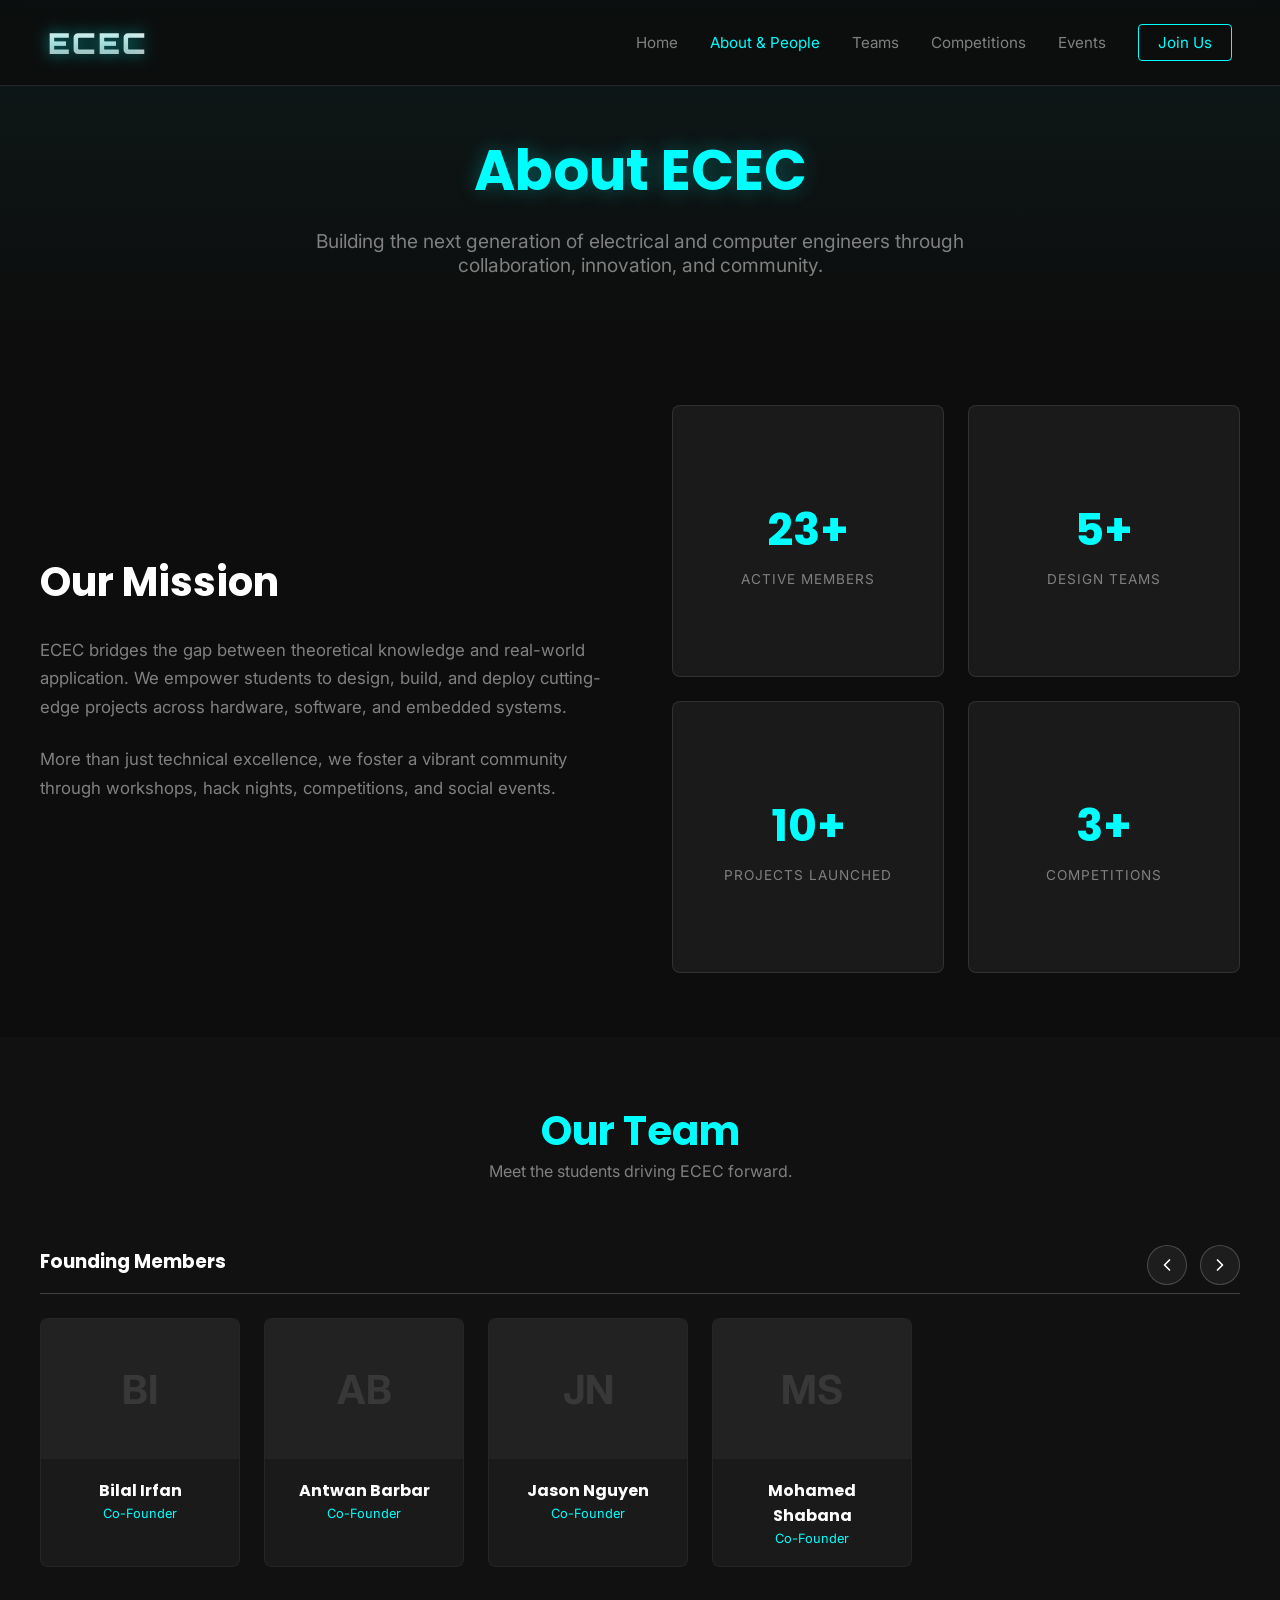
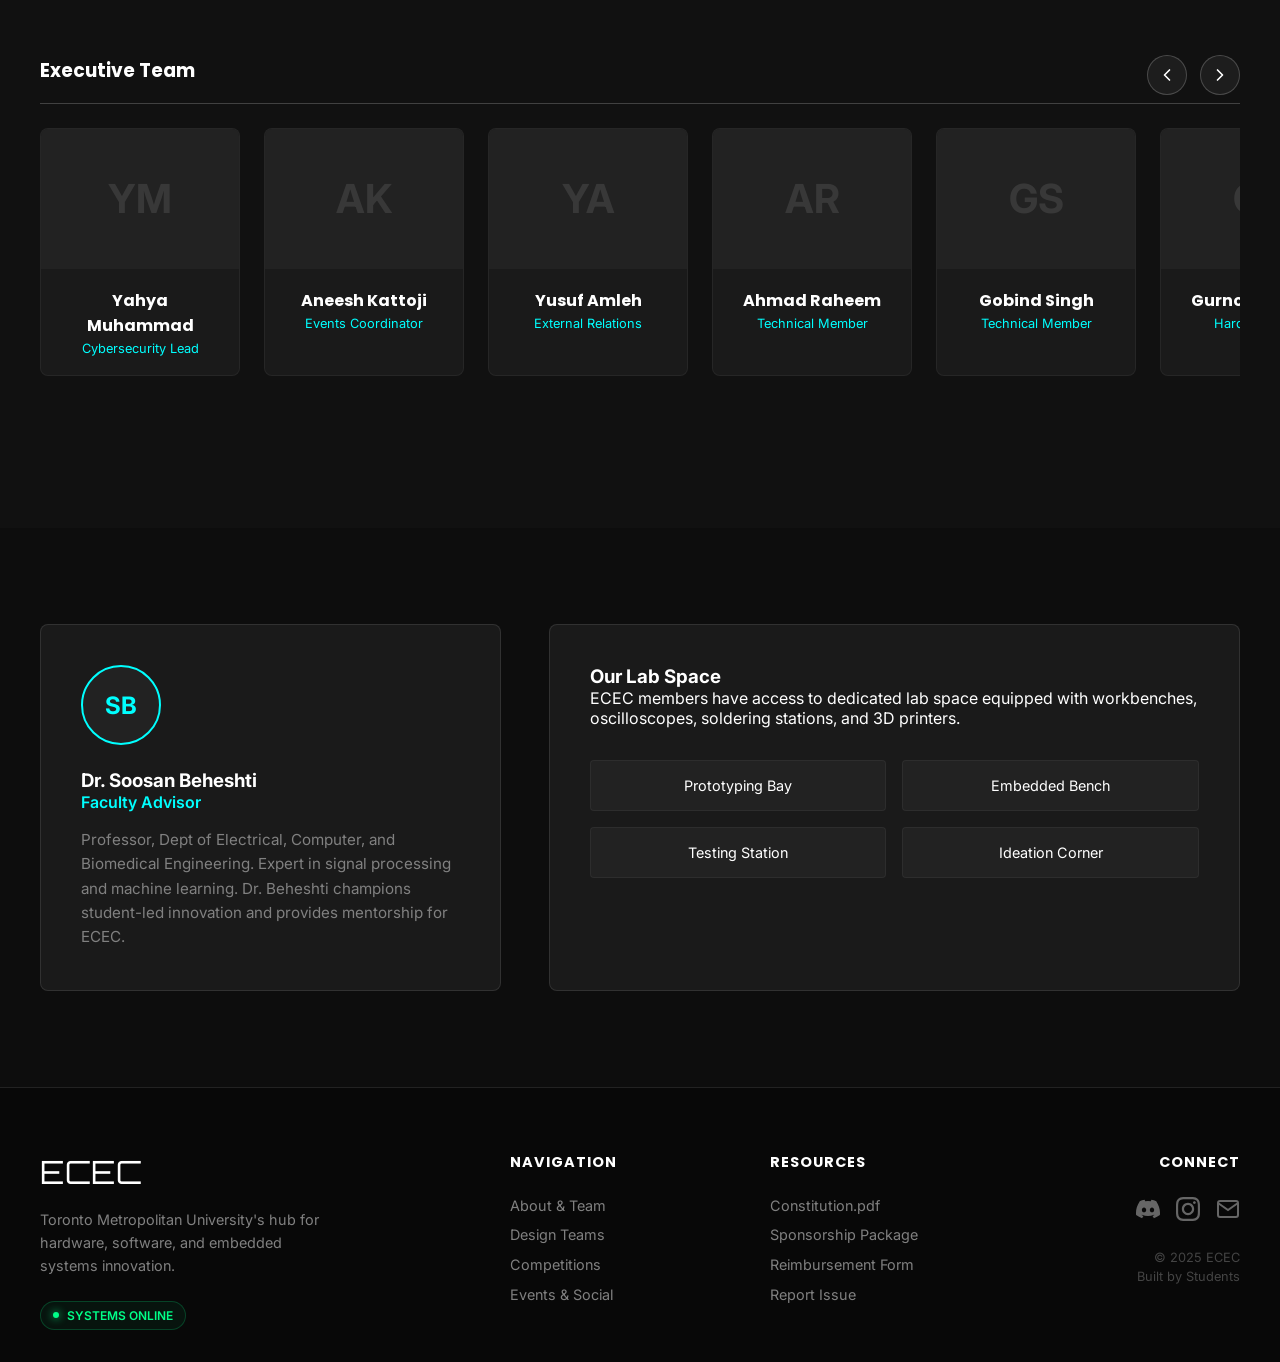
==== about.html @ c47986a0 "Added new site" ====
<!DOCTYPE html>
<html lang="en">
<head>
    <meta charset="UTF-8">
    <meta name="viewport" content="width=device-width, initial-scale=1.0">
    <title>About - ECEC</title>
    
    <!-- Fonts -->
    <link rel="preconnect" href="https://fonts.googleapis.com">
    <link rel="preconnect" href="https://fonts.gstatic.com" crossorigin>
    <link href="https://fonts.googleapis.com/css2?family=Inter:wght@400;500;600&family=Poppins:wght@600;700;800&display=swap" rel="stylesheet">
    <link href="https://fonts.googleapis.com/css2?family=Orbitron:wght@900&display=swap" rel="stylesheet">
    
    <link rel="stylesheet" href="style.css">
    <link rel="stylesheet" href="about.css">
</head>
<body>

    <!-- Scroll Progress -->
    <div id="scroll-progress"></div>

    <!-- Navbar -->
    <nav class="navbar">
        <a href="index.html" class="nav-logo">ECEC</a>
        <div class="nav-links">
            <a href="index.html">Home</a>
            <a href="about.html" class="active">About & People</a>
            <a href="teams.html">Teams</a>
            <a href="competitions.html">Competitions</a>
            <a href="events.html">Events</a>
            <a href="contact.html" class="cta-link">Join Us</a>
        </div>
        <div class="mobile-menu-btn">☰</div>
    </nav>

    <!-- Page Hero -->
    <header class="page-hero">
        <div class="hero-content">
            <h1>About ECEC</h1>
            <p>Building the next generation of electrical and computer engineers through collaboration, innovation, and community.</p>
        </div>
    </header>

    <!-- Mission & Stats Section -->
    <section class="mission-section">
        <div class="container mission-layout">
            <div class="mission-text">
                <h2>Our Mission</h2>
                <p>ECEC bridges the gap between theoretical knowledge and real-world application. We empower students to design, build, and deploy cutting-edge projects across hardware, software, and embedded systems.</p>
                <p>More than just technical excellence, we foster a vibrant community through workshops, hack nights, competitions, and social events.</p>
            </div>
            <div class="stats-grid">
                <div class="stat-card"><div class="stat-number">23+</div><div class="stat-label">Active Members</div></div>
                <div class="stat-card"><div class="stat-number">5+</div><div class="stat-label">Design Teams</div></div>
                <div class="stat-card"><div class="stat-number">10+</div><div class="stat-label">Projects Launched</div></div>
                <div class="stat-card"><div class="stat-number">3+</div><div class="stat-label">Competitions</div></div>
            </div>
        </div>
    </section>

    <!-- Team Section -->
    <section class="people-section">
        <div class="container people-container">
            <div class="section-header">
                <h2>Our Team</h2>
                <p>Meet the students driving ECEC forward.</p>
            </div>

            <!-- Row 1: Founders -->
            <div class="people-row">
                <div class="category-group">
                    <div class="group-header">
                        <h3>Founding Members</h3>
                        <div class="scroll-controls">
                            <!-- Scroll Founders Grid -->
                            <button class="scroll-btn left" aria-label="Scroll Left" onclick="scrollGrid('founders-grid', -300)">
                                <svg width="24" height="24" viewBox="0 0 24 24" fill="none" stroke="currentColor" stroke-width="2"><polyline points="15 18 9 12 15 6"></polyline></svg>
                            </button>
                            <button class="scroll-btn right" aria-label="Scroll Right" onclick="scrollGrid('founders-grid', 300)">
                                <svg width="24" height="24" viewBox="0 0 24 24" fill="none" stroke="currentColor" stroke-width="2"><polyline points="9 18 15 12 9 6"></polyline></svg>
                            </button>
                        </div>
                    </div>
                    
                    <div class="scroll-container" id="founders-grid">
                        <div class="people-grid">
                            <div class="person-card"><div class="initials">BI</div><div class="person-info"><h4>Bilal Irfan</h4><span class="role">Co-Founder</span></div></div>
                            <div class="person-card"><div class="initials">AB</div><div class="person-info"><h4>Antwan Barbar</h4><span class="role">Co-Founder</span></div></div>
                            <div class="person-card"><div class="initials">JN</div><div class="person-info"><h4>Jason Nguyen</h4><span class="role">Co-Founder</span></div></div>
                            <div class="person-card"><div class="initials">MS</div><div class="person-info"><h4>Mohamed Shabana</h4><span class="role">Co-Founder</span></div></div>
                        </div>
                    </div>
                </div>
            </div>

            <!-- Row 2: Execs (DUPLICATE REMOVED & ID FIXED) -->
            <div class="people-row">
                <div class="category-group">
                    <div class="group-header">
                        <h3>Executive Team</h3>
                        <div class="scroll-controls">
                            <!-- FIXED: Now targeting 'exec-grid' instead of 'founders-grid' -->
                            <button class="scroll-btn left" aria-label="Scroll Left" onclick="scrollGrid('exec-grid', -300)">
                                <svg width="24" height="24" viewBox="0 0 24 24" fill="none" stroke="currentColor" stroke-width="2"><polyline points="15 18 9 12 15 6"></polyline></svg>
                            </button>
                            <button class="scroll-btn right" aria-label="Scroll Right" onclick="scrollGrid('exec-grid', 300)">
                                <svg width="24" height="24" viewBox="0 0 24 24" fill="none" stroke="currentColor" stroke-width="2"><polyline points="9 18 15 12 9 6"></polyline></svg>
                            </button>
                        </div>
                    </div>

                    <div class="scroll-container" id="exec-grid">
                        <div class="people-grid">
                            <div class="person-card"><div class="initials">YM</div><div class="person-info"><h4>Yahya Muhammad</h4><span class="role">Cybersecurity Lead</span></div></div>
                            <div class="person-card"><div class="initials">AK</div><div class="person-info"><h4>Aneesh Kattoji</h4><span class="role">Events Coordinator</span></div></div>
                            <div class="person-card"><div class="initials">YA</div><div class="person-info"><h4>Yusuf Amleh</h4><span class="role">External Relations</span></div></div>
                            <div class="person-card"><div class="initials">AR</div><div class="person-info"><h4>Ahmad Raheem</h4><span class="role">Technical Member</span></div></div>
                            <div class="person-card"><div class="initials">GS</div><div class="person-info"><h4>Gobind Singh</h4><span class="role">Technical Member</span></div></div>
                            <div class="person-card"><div class="initials">GB</div><div class="person-info"><h4>Gurnoor Bhatoa</h4><span class="role">Hardware Lead</span></div></div>
                            <div class="person-card"><div class="initials">KK</div><div class="person-info"><h4>Kagan Katran</h4><span class="role">Innovation Officer</span></div></div>
                            <div class="person-card"><div class="initials">DI</div><div class="person-info"><h4>Daanisha Islam</h4><span class="role">Electronics Specialist</span></div></div>
                            <div class="person-card"><div class="initials">AS</div><div class="person-info"><h4>Anokh Soin</h4><span class="role">Circuit Design Lead</span></div></div>
                            <div class="person-card"><div class="initials">SC</div><div class="person-info"><h4>Sheldon Cerejo</h4><span class="role">Media Director</span></div></div>
                            <div class="person-card"><div class="initials">AS</div><div class="person-info"><h4>Abesa Sivananthan</h4><span class="role">Research Coord.</span></div></div>
                            <div class="person-card"><div class="initials">BT</div><div class="person-info"><h4>Bhavishey Thapar</h4><span class="role">Technical Advisor</span></div></div>
                            <div class="person-card"><div class="initials">TK</div><div class="person-info"><h4>Talha Khalid</h4><span class="role">Competitions Lead</span></div></div>
                            <div class="person-card"><div class="initials">MY</div><div class="person-info"><h4>Muneebah Younas</h4><span class="role">Academic Liaison</span></div></div>
                            <div class="person-card"><div class="initials">MA</div><div class="person-info"><h4>Mina Adnan</h4><span class="role">Robotics Lead</span></div></div>
                            <div class="person-card"><div class="initials">FM</div><div class="person-info"><h4>Fatema Mirza</h4><span class="role">Technical Member</span></div></div>
                            <div class="person-card"><div class="initials">AH</div><div class="person-info"><h4>Amir Halvachi</h4><span class="role">Avionics Lead</span></div></div>
                        </div>
                    </div>
                </div>
            </div>

        </div>
    </section>

    <!-- Faculty & Lab Section -->
    <section class="faculty-section">
        <div class="container faculty-grid">
            <div class="faculty-card">
                <div class="faculty-initials">SB</div>
                <h3>Dr. Soosan Beheshti</h3>
                <p class="faculty-title">Faculty Advisor</p>
                <p class="faculty-bio">Professor, Dept of Electrical, Computer, and Biomedical Engineering. Expert in signal processing and machine learning. Dr. Beheshti champions student-led innovation and provides mentorship for ECEC.</p>
            </div>
            <div class="lab-card">
                <h3>Our Lab Space</h3>
                <p>ECEC members have access to dedicated lab space equipped with workbenches, oscilloscopes, soldering stations, and 3D printers.</p>
                <div class="lab-features">
                    <span>Prototyping Bay</span><span>Embedded Bench</span><span>Testing Station</span><span>Ideation Corner</span>
                </div>
            </div>
        </div>
    </section>

    <!-- System Footer -->
    <footer class="sys-footer">
        <div class="footer-grid">
            <div class="footer-col brand-col">
                <a href="index.html" class="footer-logo">ECEC</a>
                <p class="footer-desc">Toronto Metropolitan University's hub for hardware, software, and embedded systems innovation.</p>
                <div class="status-badge"><span class="dot"></span> SYSTEMS ONLINE</div>
            </div>
            <div class="footer-col">
                <h4>NAVIGATION</h4>
                <ul class="footer-links">
                    <li><a href="about.html">About & Team</a></li>
                    <li><a href="teams.html">Design Teams</a></li>
                    <li><a href="competitions.html">Competitions</a></li>
                    <li><a href="events.html">Events & Social</a></li>
                </ul>
            </div>
            <div class="footer-col">
                <h4>RESOURCES</h4>
                <ul class="footer-links">
                    <li><a href="#">Constitution.pdf</a></li>
                    <li><a href="#">Sponsorship Package</a></li>
                    <li><a href="#">Reimbursement Form</a></li>
                    <li><a href="contact.html">Report Issue</a></li>
                </ul>
            </div>
            <div class="footer-col">
                <h4>CONNECT</h4>
                <div class="social-icons">
                    <a href="#" aria-label="Discord"><svg width="24" height="24" viewBox="0 0 24 24" fill="currentColor"><path d="M20.317 4.37a19.791 19.791 0 0 0-4.885-1.515.074.074 0 0 0-.079.037c-.21.375-.444.864-.608 1.25a18.27 18.27 0 0 0-5.487 0 12.64 12.64 0 0 0-.617-1.25.077.077 0 0 0-.079-.037A19.736 19.736 0 0 0 3.677 4.37a.07.07 0 0 0-.032.027C.533 9.046-.32 13.58.099 18.057a.082.082 0 0 0 .031.057 19.9 19.9 0 0 0 5.993 3.03.078.078 0 0 0 .084-.028 14.09 14.09 0 0 0 1.226-1.994.076.076 0 0 0-.041-.106 13.107 13.107 0 0 1-1.872-.892.077.077 0 0 1-.008-.128 10.2 10.2 0 0 0 .372-.292.074.074 0 0 1 .077-.01c3.928 1.793 8.18 1.793 12.062 0a.074.074 0 0 1 .078.01c.12.098.246.198.373.292a.077.077 0 0 1-.006.127 12.299 12.299 0 0 1-1.873.892.077.077 0 0 0-.041.107c.36.698.772 1.362 1.225 1.993a.076.076 0 0 0 .084.028 19.839 19.839 0 0 0 6.002-3.03.077.077 0 0 0 .032-.054c.5-5.177-.838-9.674-3.549-13.66a.061.061 0 0 0-.031-.03zM8.02 15.33c-1.183 0-2.157-1.085-2.157-2.419 0-1.333.956-2.419 2.157-2.419 1.21 0 2.176 1.096 2.157 2.42 0 1.333-.956 2.418-2.157 2.418zm7.975 0c-1.183 0-2.157-1.085-2.157-2.419 0-1.333.955-2.419 2.157-2.419 1.21 0 2.176 1.096 2.157 2.42 0 1.333-.946 2.418-2.157 2.418z"/></svg></a>
                    <a href="#" aria-label="Instagram"><svg width="24" height="24" viewBox="0 0 24 24" fill="currentColor"><path d="M12 2.163c3.204 0 3.584.012 4.85.07 3.252.148 4.771 1.691 4.919 4.919.058 1.265.069 1.645.069 4.849 0 3.205-.012 3.584-.069 4.849-.149 3.225-1.664 4.771-4.919 4.919-1.266.058-1.644.07-4.85.07-3.204 0-3.584-.012-4.849-.07-3.26-.149-4.771-1.699-4.919-4.92-.058-1.265-.07-1.644-.07-4.849 0-3.204.013-3.583.07-4.849.149-3.227 1.664-4.771 4.919-4.919 1.266-.057 1.645-.069 4.849-.069zm0-2.163c-3.259 0-3.667.014-4.947.072-4.358.2-6.78 2.618-6.98 6.98-.059 1.281-.073 1.689-.073 4.948 0 3.259.014 3.668.072 4.948.2 4.358 2.618 6.78 6.98 6.98 1.281.058 1.689.072 4.948.072 3.259 0 3.668-.014 4.948-.072 4.354-.2 6.782-2.618 6.979-6.98.059-1.28.073-1.689.073-4.948 0-3.259-.014-3.667-.072-4.947-.196-4.354-2.617-6.78-6.979-6.98-1.281-.059-1.69-.073-4.949-.073zm0 5.838c-3.403 0-6.162 2.759-6.162 6.162s2.759 6.163 6.162 6.163 6.162-2.759 6.162-6.163c0-3.403-2.759-6.162-6.162-6.162zm0 10.162c-2.209 0-4-1.79-4-4 0-2.209 1.791-4 4-4s4 1.791 4 4c0 2.21-1.791 4-4 4zm6.406-11.845c-.796 0-1.441.645-1.441 1.44s.645 1.44 1.441 1.44c.795 0 1.439-.645 1.439-1.44s-.644-1.44-1.439-1.44z"/></svg></a>
                    <a href="#" aria-label="Email"><svg width="24" height="24" viewBox="0 0 24 24" fill="none" stroke="currentColor" stroke-width="2"><path d="M4 4h16c1.1 0 2 .9 2 2v12c0 1.1-.9 2-2 2H4c-1.1 0-2-.9-2-2V6c0-1.1.9-2 2-2z"></path><polyline points="22,6 12,13 2,6"></polyline></svg></a>
                </div>
                <p class="copyright">&copy; 2025 ECEC<br>Built by Students</p>
            </div>
        </div>
    </footer>

    <script src="script.js"></script>
    <script>
        function scrollGrid(elementId, distance) {
            const container = document.getElementById(elementId);
            if (container) {
                container.scrollBy({
                    left: distance,
                    behavior: 'smooth'
                });
            } else {
                console.error("Container not found:", elementId);
            }
        }
    </script>

</body>
</html>
---- style.css ----
/* style.css - Complete Updated File */

/* Variables */
:root {
    --bg-color: #0D0D0D;
    --card-bg: #1A1A1A;
    --neon-blue: #00FFFF;
    --text-color: #FFFFFF;
    --text-muted: #808080;
    --font-heading: 'Poppins', sans-serif; /* Default Heading */
    --font-body: 'Inter', sans-serif;
    --font-tech: 'Orbitron', sans-serif; /* For Logo */
    --font-cool: 'Space Grotesk', sans-serif; /* For Feature Titles */
}

/* Reset */
* { margin: 0; padding: 0; box-sizing: border-box; }

body {
    background-color: var(--bg-color);
    color: var(--text-color);
    font-family: var(--font-body);
    overflow-x: hidden;
    display: flex;
    flex-direction: column;
    min-height: 100vh;
}

a { text-decoration: none; color: inherit; }

/* Loader */
#loader {
    position: fixed; top: 0; left: 0; width: 100%; height: 100%;
    background: var(--bg-color); z-index: 9999;
    display: flex; justify-content: center; align-items: center;
    transition: opacity 0.5s ease;
}
.loader-content { text-align: center; width: 300px; }
.glitch-text { 
    font-family: 'Orbitron', sans-serif; /* Change this line */
    font-weight: 900; /* Make it extra bold */
    letter-spacing: 4px; /* Give it some techy spacing */
    font-size: 4rem; 
    color: var(--neon-blue); 
    text-shadow: 0 0 20px var(--neon-blue); 
    margin-bottom: 20px; 
}
.progress-bar { width: 100%; height: 4px; background: #333; border-radius: 2px; overflow: hidden; }
.progress-fill { width: 0%; height: 100%; background: var(--neon-blue); box-shadow: 0 0 10px var(--neon-blue); transition: width 0.2s; }
.loader-status { display: flex; justify-content: space-between; color: var(--neon-blue); font-family: monospace; font-size: 0.9rem; margin-top: 10px; }

/* Scroll Progress */
#scroll-progress {
    position: fixed; top: 0; left: 0; height: 3px; background: var(--neon-blue);
    width: 0%; z-index: 1000; box-shadow: 0 0 10px var(--neon-blue);
}

/* Navbar */
.navbar {
    position: fixed; top: 0; width: 100%; padding: 1.5rem 3rem;
    display: flex; justify-content: space-between; align-items: center;
    background: rgba(13, 13, 13, 0.8); backdrop-filter: blur(10px); z-index: 100;
    border-bottom: 1px solid rgba(255, 255, 255, 0.1);
}

/* Navbar Logo Styling & Animation (UPDATED: Option 1 Orbitron) */
.nav-logo {
    font-family: var(--font-tech); /* NEW FONT */
    font-weight: 900; 
    font-size: 1.8rem;
    letter-spacing: 2px;
    background: linear-gradient(to bottom, #fff, #aaa);
    -webkit-background-clip: text;
    -webkit-text-fill-color: transparent;
    text-shadow: 0px 0px 15px rgba(0, 255, 255, 0.5); /* Cyan Glow */
    text-decoration: none;
    text-transform: uppercase;
    position: relative;
    transition: all 0.3s cubic-bezier(0.4, 0, 0.2, 1);
}

.nav-logo:hover {
    letter-spacing: 4px; /* Expands width */
    text-shadow: 
        0 0 10px rgba(0, 255, 255, 0.8),
        0 0 20px rgba(0, 255, 255, 0.4),
        0 0 40px rgba(0, 255, 255, 0.2);
    transform: translateY(-1px);
}

.nav-logo::after {
    content: '';
    display: inline-block;
    width: 8px;
    height: 8px;
    background-color: var(--neon-blue);
    margin-left: 5px;
    box-shadow: 0 0 10px var(--neon-blue);
    opacity: 0;
    transition: opacity 0.2s;
}

.nav-logo:hover::after {
    opacity: 1;
    animation: blink 1s infinite;
}

@keyframes blink {
    0%, 100% { opacity: 1; }
    50% { opacity: 0; }
}

.nav-links { display: flex; gap: 2rem; align-items: center; }
.nav-links a { font-family: var(--font-body); font-size: 0.95rem; color: var(--text-muted); transition: color 0.3s; }
.nav-links a:hover, .nav-links a.active { color: var(--neon-blue); }
.nav-links .cta-link {
    padding: 0.5rem 1.2rem; border: 1px solid var(--neon-blue); color: var(--neon-blue);
    border-radius: 4px; transition: all 0.3s;
}
.nav-links .cta-link:hover { background: var(--neon-blue); color: var(--bg-color); box-shadow: 0 0 15px rgba(0, 255, 255, 0.4); }
.mobile-menu-btn { display: none; cursor: pointer; font-size: 1.5rem; }

/* Hero Section */
.hero {
    position: relative;
    height: 100vh;
    display: flex;
    justify-content: center;
    align-items: center;
    text-align: center;
    padding: 0 2rem;
    width: 100%;
}

#particle-canvas { position: absolute; top: 0; left: 0; width: 100%; height: 100%; z-index: 1; }

.hero-content {
    position: relative;
    z-index: 2;
    max-width: 900px;
    margin: 0 auto;
}

.hero h1 {
    font-family: var(--font-heading);
    font-size: 4.5rem;
    line-height: 1.1;
    margin-bottom: 1.5rem;
    font-weight: 800;
    letter-spacing: -1px;
}
.hero h1 .highlight { color: var(--neon-blue); text-shadow: 0 0 30px rgba(0, 255, 255, 0.3); }

.hero p {
    font-size: 1.2rem; color: var(--text-muted); margin-bottom: 2.5rem;
    max-width: 700px; margin-left: auto; margin-right: auto;
}

.hero-buttons { display: flex; gap: 1rem; justify-content: center; }
.btn { padding: 1rem 2.5rem; font-weight: 600; border-radius: 6px; transition: all 0.3s ease; cursor: pointer; }
.btn.primary { background: linear-gradient(135deg, var(--neon-blue), rgba(0, 255, 255, 0.7)); color: var(--bg-color); box-shadow: 0 4px 15px rgba(0, 255, 255, 0.3); }
.btn.primary:hover { transform: translateY(-2px); box-shadow: 0 6px 20px rgba(0, 255, 255, 0.5); }
.btn.secondary { background: transparent; color: var(--text-color); border: 1px solid rgba(255, 255, 255, 0.2); }
.btn.secondary:hover { border-color: var(--text-color); }

/* Features Section (UPDATED) */
.features-section { padding: 6rem 2rem; background: var(--bg-color); position: relative; z-index: 2; }
.container { max-width: 1200px; margin: 0 auto; display: grid; grid-template-columns: repeat(auto-fit, minmax(250px, 1fr)); gap: 2rem; }

.feature-card { 
    background: var(--card-bg); 
    padding: 2rem; 
    border-radius: 12px; 
    border: 1px solid rgba(255, 255, 255, 0.05); 
    transition: all 0.3s ease;
    text-decoration: none;
    display: flex;
    flex-direction: column;
    color: inherit;
    justify-content: space-between; /* Fix for spacing */
    min-height: 280px; /* Adjusted height */
}

.feature-card:hover { border-color: var(--neon-blue); transform: translateY(-5px); box-shadow: 0 10px 30px rgba(0, 0, 0, 0.5); }

.feature-card .icon { font-size: 2.5rem; margin-bottom: 1rem; }

/* New Cool Font for Titles */
.feature-card h3 { 
    font-family: var(--font-cool); 
    margin-bottom: 0.5rem; 
    color: var(--text-color);
    font-size: 1.5rem;
    text-transform: uppercase;
    letter-spacing: 1px;
}

.feature-card p { 
    font-size: 0.95rem; 
    color: var(--text-muted); 
    line-height: 1.6; 
    margin-bottom: 2rem; /* Added spacing */
    flex-grow: 1; 
}

/* Learn More Link Animation */
.learn-more {
    margin-top: auto;
    color: var(--neon-blue);
    font-size: 0.9rem;
    font-weight: 600;
    opacity: 0;
    transform: translateY(10px);
    transition: all 0.3s ease;
}

.feature-card:hover .learn-more {
    opacity: 1;
    transform: translateY(0);
}

/* System Footer Styling (UPDATED Alignment) */
.sys-footer {
    background: #080808;
    border-top: 1px solid #222;
    padding: 4rem 2rem 2rem;
    font-size: 0.9rem;
    margin-top: auto; 
}

.footer-grid {
    max-width: 1200px;
    margin: 0 auto;
    display: grid;
    grid-template-columns: 2fr 1fr 1fr 1fr;
    gap: 3rem;
    align-items: start;
}

.footer-col { text-align: left; }

/* Brand Column */
.brand-col {
    display: flex;
    flex-direction: column;
    align-items: flex-start;
}

.footer-logo {
    font-family: var(--font-tech); /* Matches Navbar */
    font-size: 2rem;
    color: #fff;
    text-decoration: none;
    margin-bottom: 1rem;
    display: inline-block;
    transition: 0.3s;
}

.footer-logo:hover {
    color: var(--neon-blue);
    text-shadow: 0 0 15px rgba(0, 255, 255, 0.4);
}

.footer-desc {
    color: var(--text-muted);
    line-height: 1.6;
    margin-bottom: 1.5rem;
    max-width: 300px;
}

/* Connect Column (Right Aligned) */
.footer-col:last-child {
    text-align: right;
    display: flex;
    flex-direction: column;
    align-items: flex-end;
}

.status-badge {
    display: inline-flex;
    align-items: center;
    gap: 8px;
    background: rgba(0, 255, 136, 0.05);
    border: 1px solid rgba(0, 255, 136, 0.2);
    padding: 6px 12px;
    border-radius: 20px;
    font-size: 0.75rem;
    color: #00FF88;
    font-weight: 600;
}

.status-badge .dot {
    width: 6px; height: 6px;
    background: #00FF88; border-radius: 50%;
    box-shadow: 0 0 8px #00FF88;
    animation: pulse 2s infinite;
}

@keyframes pulse {
    0% { opacity: 1; }
    50% { opacity: 0.4; }
    100% { opacity: 1; }
}

.footer-col h4 {
    color: #fff;
    font-family: var(--font-heading);
    font-size: 0.9rem;
    margin-bottom: 1.5rem;
    letter-spacing: 1px;
}

.footer-links { list-style: none; padding: 0; }
.footer-links li { margin-bottom: 0.8rem; }
.footer-links a { color: var(--text-muted); text-decoration: none; transition: 0.2s; }
.footer-links a:hover { color: var(--neon-blue); padding-left: 5px; }

.social-icons {
    display: flex; gap: 1rem; margin-bottom: 1.5rem;
    justify-content: flex-end;
}

.social-icons a { color: #666; transition: 0.3s; }
.social-icons a:hover { color: #fff; transform: translateY(-3px); }

.copyright { color: #444; font-size: 0.8rem; line-height: 1.5; }

/* Responsive */
@media (max-width: 900px) {
    .footer-grid { grid-template-columns: 1fr 1fr; gap: 2rem; }
    .brand-col { grid-column: span 2; }
}

@media (max-width: 768px) {
    .nav-links { display: none; }
    .mobile-menu-btn { display: block; }
    .hero h1 { font-size: 3rem; }
    .footer-grid { grid-template-columns: 1fr; }
    .brand-col { grid-column: span 1; }
    
    /* Reset Connect column on mobile */
    .footer-col:last-child {
        text-align: left;
        align-items: flex-start;
    }
    .social-icons { justify-content: flex-start; }
}

/* Add this to the bottom of style.css */

/* Mobile Menu Styles */
@media (max-width: 768px) {
    .nav-links {
        display: flex; /* Keep flex for layout */
        flex-direction: column;
        position: absolute;
        top: 70px; /* Push below navbar */
        right: 0;
        width: 100%;
        background: rgba(13, 13, 13, 0.95); /* Dark background */
        backdrop-filter: blur(10px);
        padding: 2rem 0;
        border-bottom: 1px solid rgba(255, 255, 255, 0.1);
        
        /* Hide by default using transform/opacity for smooth animation */
        transform: translateY(-20px);
        opacity: 0;
        pointer-events: none; /* Prevent clicking when hidden */
        transition: all 0.3s ease;
    }

    /* The 'Active' Class - JS will add this */
    .nav-links.nav-active {
        transform: translateY(0);
        opacity: 1;
        pointer-events: all;
    }

    .nav-links a {
        font-size: 1.2rem;
        padding: 1rem 0;
        width: 100%;
        text-align: center;
    }

    .nav-links .cta-link {
        width: 80%;
        margin: 1rem auto;
        text-align: center;
        display: block;
    }
}
---- about.css ----
/* about.css - Complete File */

/* Page Hero */
.page-hero {
    padding: 8rem 2rem 4rem;
    text-align: center;
    background: linear-gradient(180deg, rgba(0, 255, 255, 0.05) 0%, transparent 100%);
}

.page-hero h1 {
    font-family: var(--font-heading);
    font-size: 3.5rem;
    color: var(--neon-blue);
    text-shadow: 0 0 20px rgba(0, 255, 255, 0.3);
    margin-bottom: 1rem;
}

.page-hero p {
    font-size: 1.2rem;
    color: var(--text-muted);
    max-width: 700px;
    margin: 0 auto;
}

/* Mission Section - SIDE BY SIDE LAYOUT */
.mission-section { padding: 4rem 2rem; }

.mission-layout {
    display: grid;
    grid-template-columns: 1fr 1fr; /* Split 50/50 */
    gap: 4rem;
    align-items: center; /* Vertically center content */
}

.mission-text { text-align: left; }
.mission-text h2 { font-family: var(--font-heading); font-size: 2.5rem; margin-bottom: 1.5rem; }
.mission-text p { font-size: 1.05rem; color: var(--text-muted); margin-bottom: 1.5rem; line-height: 1.7; }

/* Stats Grid */
.stats-grid {
    display: grid;
    grid-template-columns: 1fr 1fr; /* 2x2 Grid */
    gap: 1.5rem;
}

.stat-card {
    background: var(--card-bg);
    padding: 2.5rem 1.5rem;
    border-radius: 8px;
    text-align: center;
    border: 1px solid rgba(255, 255, 255, 0.1);
    transition: 0.3s;
    display: flex;
    flex-direction: column;
    justify-content: center;
    aspect-ratio: 1/1; /* Square boxes */
}

.stat-card:hover { border-color: var(--neon-blue); transform: translateY(-5px); }

.stat-number {
    font-family: var(--font-heading);
    font-size: 2.8rem;
    font-weight: 700;
    color: var(--neon-blue);
    margin-bottom: 0.5rem;
}

.stat-label { color: var(--text-muted); text-transform: uppercase; letter-spacing: 1px; font-size: 0.85rem; }

/* People Section - FIXED STACKING */
.people-section { padding: 4rem 2rem; background: #111; }

.section-header { text-align: center; margin-bottom: 4rem; }
.section-header h2 { color: var(--neon-blue); font-size: 2.5rem; font-family: var(--font-heading); }
.section-header p { color: var(--text-muted); }

/* Ensure the container is a block to force vertical stacking */
.people-container {
    display: block !important;
    max-width: 1200px;
    margin: 0 auto;
}

/* Force rows to stack vertically */
.people-row {
    width: 100%;
    margin-bottom: 4rem;
    display: block;
    clear: both;
}

.category-group {
    width: 100%;
    display: block;
}

.category-group h3 {
    font-family: var(--font-heading);
    border-bottom: 1px solid rgba(255, 255, 255, 0.2);
    padding-bottom: 0.5rem;
    margin-bottom: 1.5rem;
    color: var(--text-color);
}

/* Horizontal Scroll Container */
.scroll-container {
    width: 100%;
    overflow-x: auto; /* Enable horizontal scroll */
    padding-bottom: 1.5rem; /* Space for scrollbar */
    -webkit-overflow-scrolling: touch; /* Smooth scroll on mobile */
}

/* Custom Scrollbar for Chrome/Safari */
.scroll-container::-webkit-scrollbar {
    height: 8px;
}
.scroll-container::-webkit-scrollbar-track {
    background: #222;
    border-radius: 4px;
}
.scroll-container::-webkit-scrollbar-thumb {
    background: #444;
    border-radius: 4px;
}
.scroll-container::-webkit-scrollbar-thumb:hover {
    background: var(--neon-blue);
}

.people-grid {
    display: flex; /* Horizontal layout inside scroll container */
    gap: 1.5rem;
    width: max-content; /* Ensure container expands to fit all cards */
}

.person-card {
    background: var(--card-bg);
    border-radius: 8px;
    overflow: hidden;
    border: 1px solid rgba(255, 255, 255, 0.05);
    transition: 0.3s;
    width: 200px; /* Fixed width for cards */
    flex-shrink: 0; /* Prevent shrinking */
}

.person-card:hover { border-color: var(--neon-blue); transform: translateY(-5px); }

.initials {
    height: 140px;
    background: #222;
    display: flex;
    align-items: center;
    justify-content: center;
    font-size: 2.5rem;
    font-weight: 700;
    color: rgba(255, 255, 255, 0.1);
}

.person-info { padding: 1.2rem; text-align: center; }
.person-info h4 { font-family: var(--font-heading); font-size: 1rem; margin-bottom: 0.2rem; color: #fff; }
.role { font-size: 0.8rem; color: var(--neon-blue); display: block; }

/* Faculty Section */
.faculty-section { padding: 6rem 2rem; }
.faculty-grid { display: grid; grid-template-columns: 1fr 1.5fr; gap: 3rem; }

.faculty-card, .lab-card {
    background: var(--card-bg);
    padding: 2.5rem;
    border-radius: 8px;
    border: 1px solid rgba(255, 255, 255, 0.1);
}

.faculty-initials {
    width: 80px; height: 80px; border-radius: 50%;
    background: #222; border: 2px solid var(--neon-blue);
    display: flex; align-items: center; justify-content: center;
    font-size: 1.5rem; font-weight: 700; color: var(--neon-blue);
    margin-bottom: 1.5rem;
}

.faculty-title { color: var(--neon-blue); margin-bottom: 1rem; font-weight: 600; }
.faculty-bio { font-size: 0.95rem; color: var(--text-muted); line-height: 1.6; }

.lab-features {
    display: grid; grid-template-columns: 1fr 1fr; gap: 1rem; margin-top: 2rem;
}
.lab-features span {
    background: #222; padding: 1rem; text-align: center;
    border-radius: 4px; font-size: 0.9rem; border: 1px solid rgba(255, 255, 255, 0.05);
}

/* Header Layout */
.group-header {
    display: flex;
    justify-content: space-between;
    align-items: center;
    border-bottom: 1px solid rgba(255, 255, 255, 0.2);
    padding-bottom: 0.5rem;
    margin-bottom: 1.5rem;
}

.group-header h3 {
    font-family: var(--font-heading);
    color: var(--text-color);
    margin: 0;
    border: none; /* Removed border from h3 since parent has it */
}

/* Scroll Buttons */
.scroll-controls {
    display: flex;
    gap: 0.8rem;
    position: relative; /* Add this */
    z-index: 10; /* Add this */
}

.scroll-btn {
    background: rgba(255, 255, 255, 0.05); /* Transparent dark */
    color: #fff;
    border: 1px solid rgba(255, 255, 255, 0.2);
    width: 40px; /* Slightly larger touch target */
    height: 40px;
    border-radius: 50%; /* Circular buttons looks more modern */
    cursor: pointer;
    display: flex;
    align-items: center;
    justify-content: center;
    transition: all 0.3s cubic-bezier(0.4, 0, 0.2, 1);
}

.scroll-btn svg {
    width: 20px;
    height: 20px;
    stroke-linecap: round;
    stroke-linejoin: round;
}

/* Hover State - Tech Glow */
.scroll-btn:hover {
    background: rgba(0, 255, 255, 0.1);
    border-color: var(--neon-blue);
    color: var(--neon-blue);
    box-shadow: 0 0 15px rgba(0, 255, 255, 0.3);
    transform: scale(1.1);
}

/* Active Click State */
.scroll-btn:active {
    transform: scale(0.95);
    background: var(--neon-blue);
    color: #000;
}


/* Responsive */
@media (max-width: 968px) {
    .mission-layout { grid-template-columns: 1fr; gap: 3rem; }
    .faculty-grid { grid-template-columns: 1fr; }
    
    /* On mobile, people rows naturally stack, but grid scroll stays */
    .people-grid { width: auto; flex-wrap: nowrap; overflow-x: auto; }
}
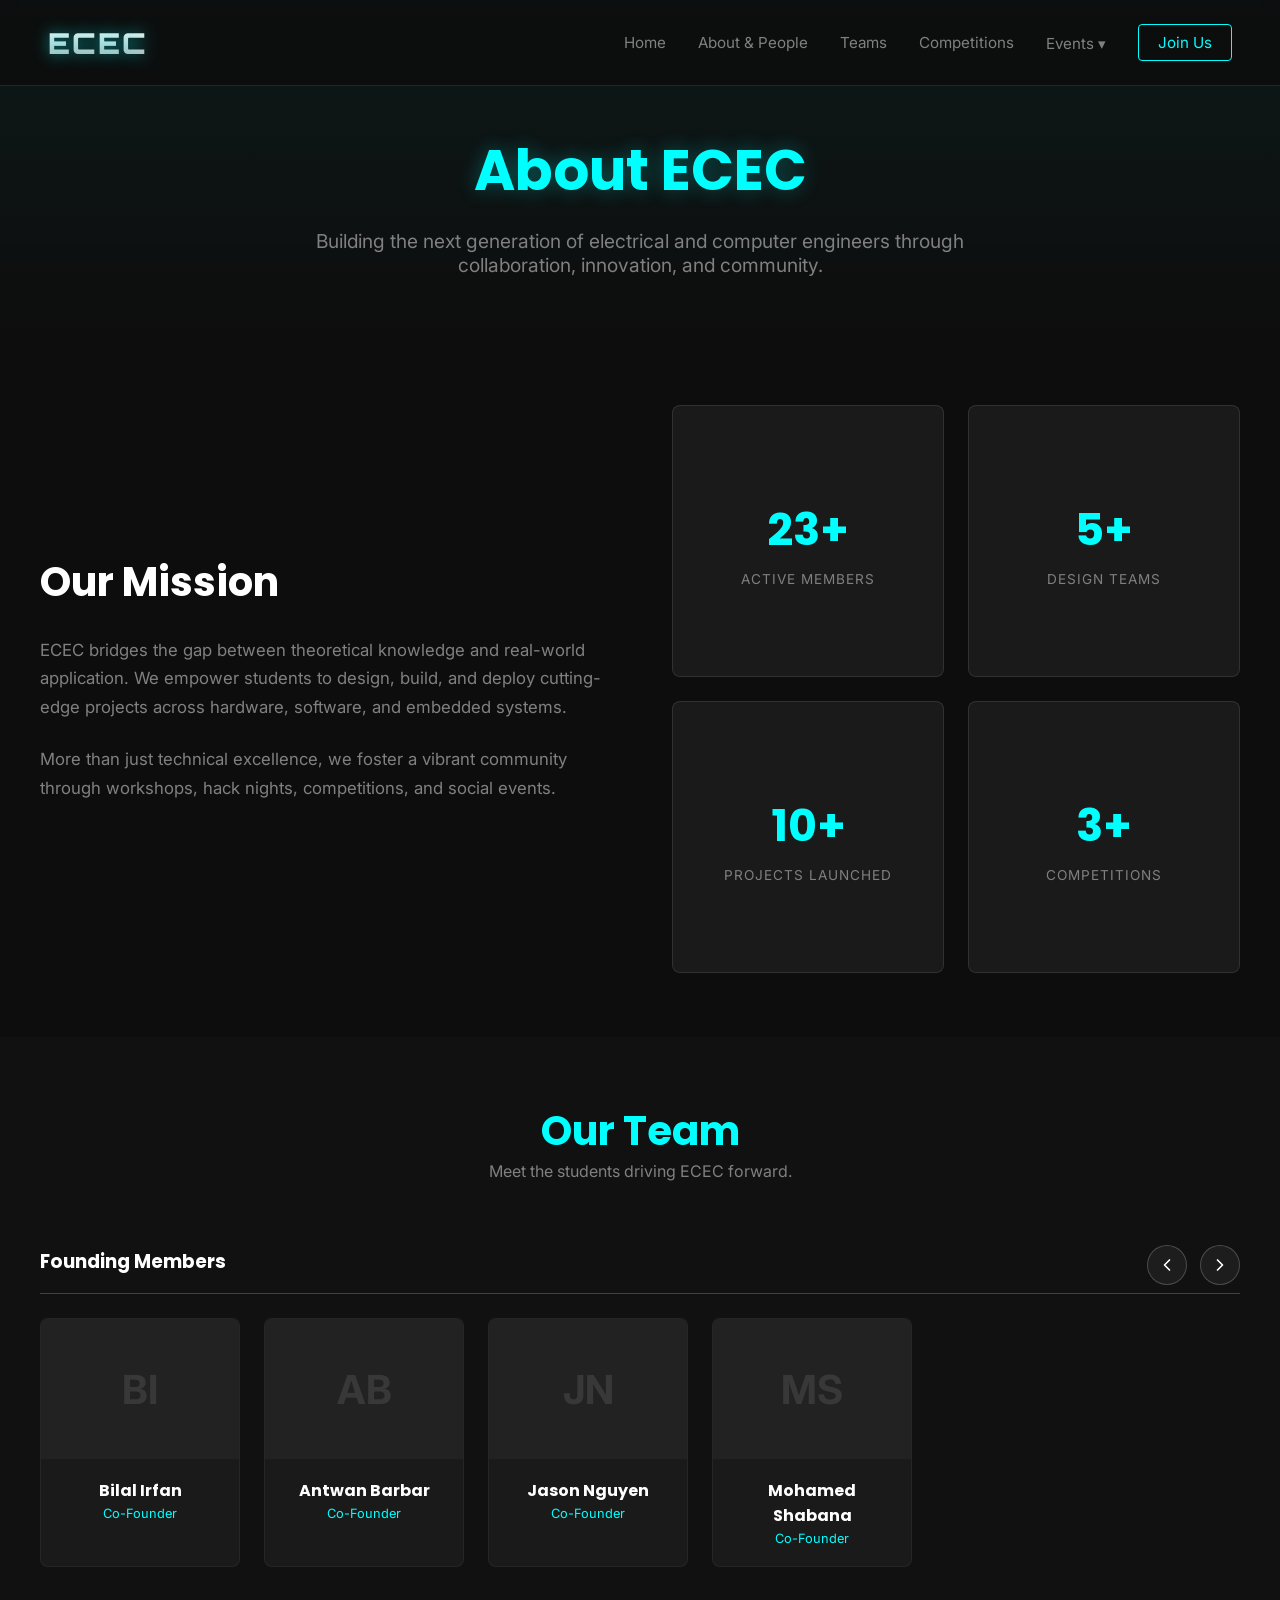
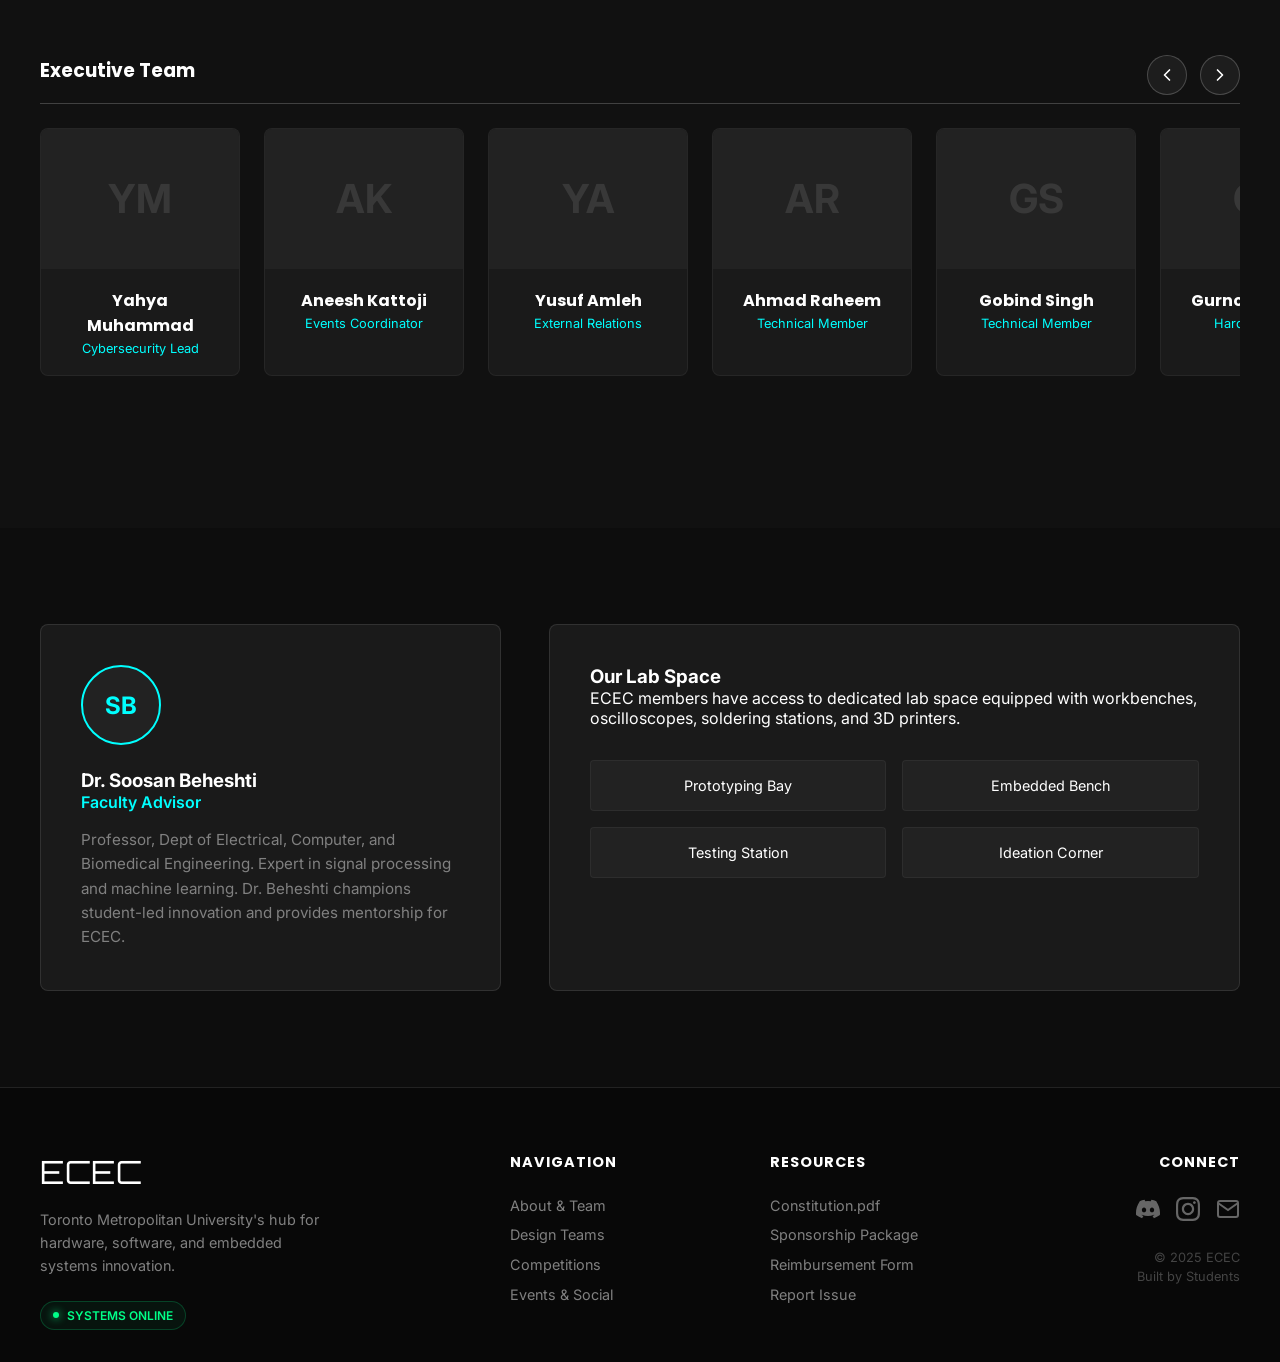
==== commit 74d71e85: "Added weekly meetings page" ====
--- a/about.html
+++ b/about.html
@@ -22,14 +22,24 @@
     <!-- Navbar -->
     <nav class="navbar">
         <a href="index.html" class="nav-logo">ECEC</a>
+        
         <div class="nav-links">
             <a href="index.html">Home</a>
-            <a href="about.html" class="active">About & People</a>
+            <a href="about.html">About & People</a>
             <a href="teams.html">Teams</a>
             <a href="competitions.html">Competitions</a>
-            <a href="events.html">Events</a>
+            
+            <div class="nav-dropdown">
+                <a href="events.html" class="dropdown-trigger">Events ▾</a>
+                <div class="dropdown-content">
+                    <a href="weekly.html">Weekly Syncs</a>
+                    <a href="events.html#upcoming">Live Feed</a>
+                </div>
+            </div>
+            
             <a href="contact.html" class="cta-link">Join Us</a>
         </div>
+
         <div class="mobile-menu-btn">☰</div>
     </nav>
 
--- a/style.css
+++ b/style.css
@@ -108,6 +108,62 @@
 @keyframes blink {
     0%, 100% { opacity: 1; }
     50% { opacity: 0; }
+}
+
+/* style.css - Refined Dropdown Styling */
+
+/* style.css - Fix for disappearing menu */
+
+.nav-dropdown {
+    position: relative;
+    display: inline-block;
+    padding-bottom: 20px; /* Bridge gap: allows mouse to travel to menu */
+    margin-bottom: -20px; /* Offset to keep layout intact */
+}
+
+.dropdown-content {
+    display: none;
+    position: absolute;
+    top: 100%; /* Positions it right at the end of the padding bridge */
+    left: 50%;
+    transform: translateX(-50%);
+    background: rgba(13, 13, 13, 0.98);
+    backdrop-filter: blur(15px);
+    min-width: 180px;
+    border: 1px solid var(--neon-blue);
+    box-shadow: 0 0 20px rgba(0, 255, 255, 0.2);
+    z-index: 1000;
+}
+
+/* Invisible bridge element */
+.dropdown-content::after {
+    content: '';
+    position: absolute;
+    top: -20px; /* Matches the gap size */
+    left: 0;
+    width: 100%;
+    height: 20px;
+    background: transparent;
+}
+
+.nav-dropdown:hover .dropdown-content {
+    display: block;
+}
+
+/* Optional: Clean up link appearance */
+.dropdown-content a {
+    color: var(--text-muted) !important;
+    padding: 12px 20px;
+    text-decoration: none;
+    display: block;
+    text-transform: uppercase;
+    font-size: 0.8rem;
+    letter-spacing: 1px;
+}
+
+.dropdown-content a:hover {
+    color: var(--neon-blue) !important;
+    background: rgba(0, 255, 255, 0.1);
 }
 
 .nav-links { display: flex; gap: 2rem; align-items: center; }
